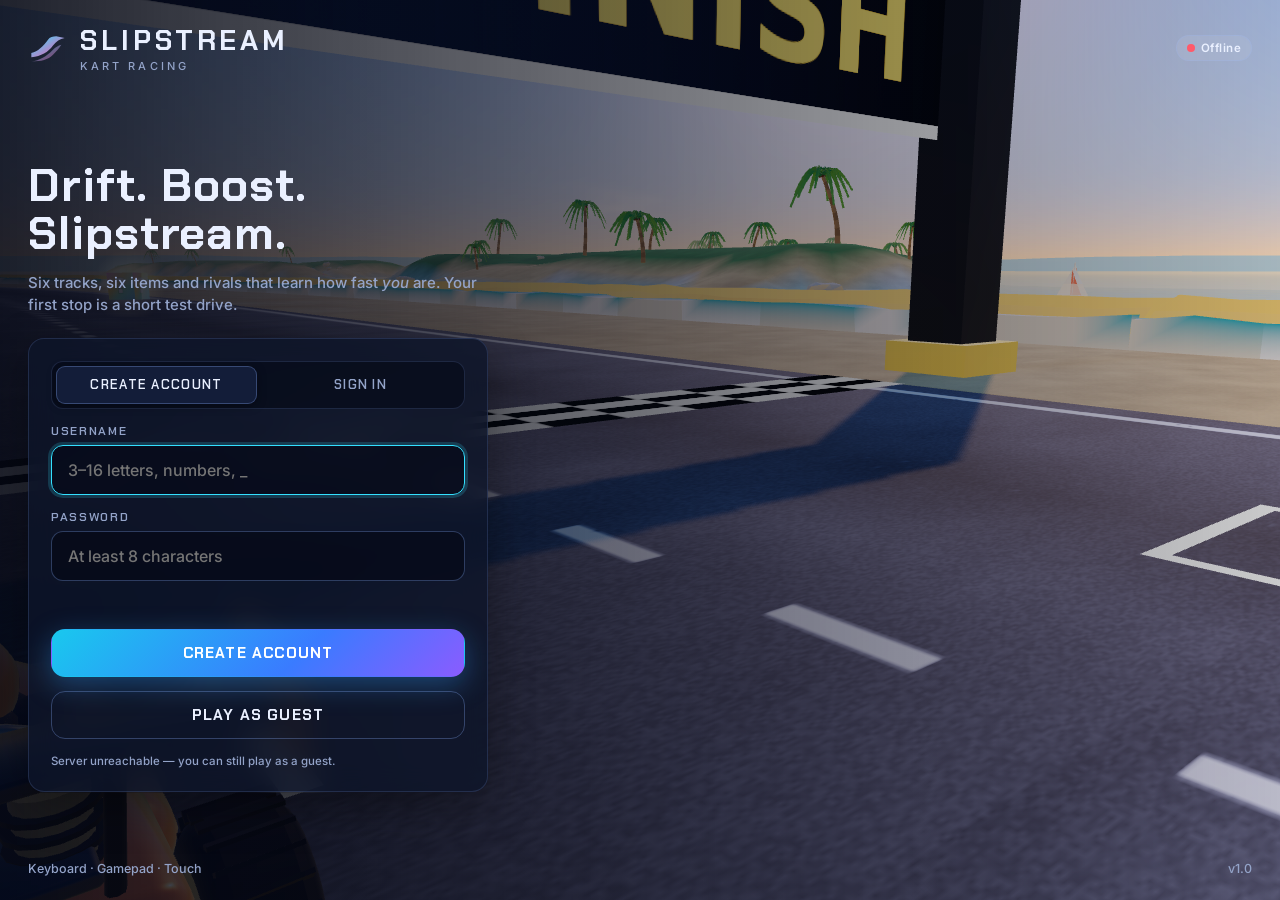
==== index.html @ e7d9a5aa "Move site to repo root so Cloudflare Pages serves index.html by default Co-Authored-By: Claude Sonne" ====
<!doctype html>
<html lang="en">
<head>
<meta charset="utf-8">
<meta name="viewport" content="width=device-width,initial-scale=1,viewport-fit=cover,user-scalable=no">
<meta name="theme-color" content="#0a0f1f">
<title>Slipstream — Kart Racing</title>
<meta name="description" content="Slipstream: a fast, drift-heavy kart racer with adaptive AI rivals, six tracks and a garage full of karts and small cars.">
<link rel="icon" href="data:image/svg+xml,%3Csvg xmlns='http://www.w3.org/2000/svg' viewBox='0 0 48 48'%3E%3Crect width='48' height='48' rx='12' fill='%230a0f1f'/%3E%3Cpath d='M6 31c8-2 13-8 18-15 2-3 6-4 10-4l8 2c-5 1-9 4-12 8-6 8-12 12-24 12z' fill='%2334e0ff'/%3E%3C/svg%3E">
<link rel="preconnect" href="https://fonts.googleapis.com"><link rel="preconnect" href="https://fonts.gstatic.com" crossorigin>
<link rel="stylesheet" href="https://fonts.googleapis.com/css2?family=Chakra+Petch:wght@500;600;700&family=Inter:wght@400;500;600;700&display=swap">
<link rel="stylesheet" href="/css/style.css">
<script type="importmap">{"imports":{"three":"/vendor/three.module.js"}}</script>
</head>
<body>
<canvas id="gl"></canvas>
<div id="hud" class="hud"></div>
<div id="coach" class="coach" hidden></div>
<div id="toast" class="toast"></div>
<div id="ui" class="ui"></div>
<div id="touch" class="touch" hidden>
  <div class="tc-steer" data-tc-zone>
    <button id="tc-left" data-tc aria-label="Steer left"><svg viewBox="0 0 48 48"><path d="M30 8 14 24l16 16" fill="none" stroke="currentColor" stroke-width="5" stroke-linecap="round" stroke-linejoin="round"/></svg></button>
    <button id="tc-right" data-tc aria-label="Steer right"><svg viewBox="0 0 48 48"><path d="M18 8l16 16-16 16" fill="none" stroke="currentColor" stroke-width="5" stroke-linecap="round" stroke-linejoin="round"/></svg></button>
  </div>
  <div class="tc-act">
    <button id="tc-item" data-tc>ITEM</button>
    <button id="tc-brake" data-tc>BRAKE</button>
    <button id="tc-drift" data-tc class="big">DRIFT</button>
  </div>
  <button id="tc-pause" class="tc-pause" aria-label="Pause"><svg viewBox="0 0 48 48"><path d="M15 8v32M33 8v32" stroke="currentColor" stroke-width="7" stroke-linecap="round"/></svg></button>
</div>
<div id="boot" class="boot"><div class="boot-in"><div class="boot-logo"></div><div class="boot-bar"><i></i></div></div></div>
<noscript><p style="color:#fff;padding:2rem">Slipstream needs JavaScript and WebGL.</p></noscript>
<script type="module" src="/js/main.js"></script>
</body>
</html>
---- css/style.css ----
:root{
  --bg:#070b17;--bg2:#0d1428;--panel:rgba(14,21,42,.78);--panel-s:rgba(22,32,62,.9);--line:rgba(140,175,255,.16);--line2:rgba(140,175,255,.3);
  --text:#eaf0ff;--dim:#93a3c8;--cyan:#34e0ff;--pink:#ff4fa8;--gold:#ffb02e;--green:#4cc38a;--red:#ff5a6a;
  --font:'Inter',system-ui,-apple-system,'Segoe UI',Roboto,sans-serif;--disp:'Chakra Petch','Inter',system-ui,sans-serif;
  --r:16px;--safe-b:env(safe-area-inset-bottom,0px);--safe-t:env(safe-area-inset-top,0px);
}
*{box-sizing:border-box;-webkit-tap-highlight-color:transparent}
html,body{margin:0;height:100%;background:var(--bg);color:var(--text);font:500 15px/1.45 var(--font);overflow:hidden;user-select:none;-webkit-user-select:none;touch-action:none}
canvas#gl{position:fixed;inset:0;width:100%;height:100%;display:block}
button{font:inherit;color:inherit;cursor:pointer;border:0;background:none}
kbd{font:600 .85em var(--disp);background:rgba(255,255,255,.14);border:1px solid rgba(255,255,255,.28);border-bottom-width:2px;border-radius:6px;padding:1px 7px;margin:0 1px}
svg{display:block}
.boot{position:fixed;inset:0;background:var(--bg);display:grid;place-items:center;z-index:100;transition:opacity .5s}
.boot.gone{opacity:0;pointer-events:none}
.boot-in{width:min(260px,70vw);text-align:center}.boot-logo{width:84px;margin:0 auto 18px}.boot-logo svg{width:84px;height:84px}
.boot-bar{height:4px;background:rgba(255,255,255,.1);border-radius:4px;overflow:hidden}.boot-bar i{display:block;height:100%;width:40%;background:linear-gradient(90deg,var(--cyan),var(--pink));animation:bar 1s infinite ease-in-out}
@keyframes bar{0%{transform:translateX(-100%)}100%{transform:translateX(260%)}}

/* ---------- UI shell ---------- */
.ui{position:fixed;inset:0;z-index:10;pointer-events:none}
.ui>*{pointer-events:auto}
.screen{position:absolute;inset:0;display:flex;flex-direction:column;padding:max(22px,var(--safe-t)) 28px calc(22px + var(--safe-b));animation:in .35s cubic-bezier(.2,.8,.2,1);overflow:auto;touch-action:pan-y}
@keyframes in{from{opacity:0;transform:translateY(14px)}to{opacity:1;transform:none}}
.shade{background:linear-gradient(90deg,rgba(5,8,20,.88) 0%,rgba(5,8,20,.55) 45%,rgba(5,8,20,.1) 100%)}
.shade-full{background:rgba(5,8,20,.72);backdrop-filter:blur(8px)}
.shade-bottom{background:linear-gradient(0deg,rgba(5,8,20,.85),rgba(5,8,20,0) 55%)}
.logo{display:flex;align-items:center;gap:12px;font:700 28px var(--disp);letter-spacing:.14em;text-transform:uppercase}
.logo svg{width:40px;height:40px}.logo small{display:block;font:500 11px var(--font);letter-spacing:.28em;color:var(--dim)}
h1,h2,h3{font-family:var(--disp);margin:0;letter-spacing:.02em}
h1{font-size:clamp(28px,4.4vw,46px);line-height:1.05}h2{font-size:clamp(22px,2.8vw,32px)}h3{font-size:17px}
.dim{color:var(--dim)}.small{font-size:13px}.tiny{font-size:11.5px}
.row{display:flex;gap:12px;align-items:center}.col{display:flex;flex-direction:column;gap:12px}.grow{flex:1}.wrap{flex-wrap:wrap}
.top{display:flex;align-items:center;gap:14px;margin-bottom:18px}
.back{width:44px;height:44px;border-radius:14px;background:var(--panel);border:1px solid var(--line);display:grid;place-items:center;transition:.15s}
.back svg{width:20px;height:20px}.back:hover{border-color:var(--cyan);transform:translateX(-2px)}

.panel{background:var(--panel);border:1px solid var(--line);border-radius:var(--r);backdrop-filter:blur(14px);-webkit-backdrop-filter:blur(14px);box-shadow:0 14px 44px rgba(0,0,0,.35)}
.pad{padding:20px}

.btn{display:inline-flex;align-items:center;justify-content:center;gap:10px;min-height:48px;padding:0 24px;border-radius:14px;font:700 15px var(--disp);letter-spacing:.08em;text-transform:uppercase;background:var(--panel-s);border:1px solid var(--line2);transition:transform .12s,box-shadow .12s,border-color .12s,background .12s}
.btn:hover,.btn:focus-visible{border-color:var(--cyan);outline:none;transform:translateY(-1px)}
.btn:active{transform:scale(.97)}
.btn.primary{background:linear-gradient(135deg,#19c8ee,#3a7bff 60%,#8a5cff);border-color:transparent;color:#04101f;color:#fff;box-shadow:0 8px 28px rgba(52,160,255,.35)}
.btn.primary:hover{box-shadow:0 10px 34px rgba(52,160,255,.55)}
.btn.ghost{background:transparent}.btn.wide{width:100%}.btn.sm{min-height:38px;padding:0 16px;font-size:13px}
.btn[disabled]{opacity:.45;pointer-events:none}
.btn svg{width:20px;height:20px}
.link{color:var(--cyan);text-decoration:underline;text-underline-offset:3px;cursor:pointer;font-weight:600}

/* forms */
.field{display:flex;flex-direction:column;gap:6px}
.field label{font:600 12px var(--disp);letter-spacing:.14em;text-transform:uppercase;color:var(--dim)}
.inp{height:50px;border-radius:12px;border:1px solid var(--line2);background:rgba(4,8,20,.6);color:var(--text);padding:0 16px;font:500 16px var(--font);outline:none;user-select:text;-webkit-user-select:text;width:100%}
.inp:focus{border-color:var(--cyan);box-shadow:0 0 0 3px rgba(52,224,255,.18)}
.err{color:var(--red);min-height:20px;font-size:13.5px}
.tabs{display:flex;background:rgba(4,8,20,.55);border-radius:12px;padding:4px;gap:4px;border:1px solid var(--line)}
.tabs button{flex:1;height:38px;border-radius:9px;font:600 13px var(--disp);letter-spacing:.1em;text-transform:uppercase;color:var(--dim);transition:.15s}
.tabs button.on{background:var(--panel-s);color:var(--text);box-shadow:0 2px 10px rgba(0,0,0,.35);border:1px solid var(--line2)}
.chip{display:inline-flex;align-items:center;gap:6px;height:26px;padding:0 10px;border-radius:99px;background:rgba(255,255,255,.08);border:1px solid var(--line);font:600 11.5px var(--font);letter-spacing:.04em}
.dot{width:8px;height:8px;border-radius:50%;background:var(--dim)}.dot.on{background:var(--green);box-shadow:0 0 8px var(--green)}.dot.off{background:var(--red)}

/* title */
.title-wrap{justify-content:space-between}
.title-main{margin:auto 0;max-width:460px}
.title-main h1{margin:20px 0 8px}
.auth{padding:22px;margin-top:22px;display:flex;flex-direction:column;gap:14px}
.title-foot{display:flex;justify-content:space-between;align-items:center;color:var(--dim);font-size:12.5px}

/* main menu */
.menu-wrap{flex-direction:row;gap:28px}
.menu-left{width:min(440px,46vw);display:flex;flex-direction:column;gap:14px;min-height:0}
.profile{display:flex;align-items:center;gap:14px;padding:14px 16px}
.avatar{width:50px;height:50px;border-radius:14px;display:grid;place-items:center;font:700 22px var(--disp);color:#04101f}
.rank-badge{margin-left:auto;text-align:right}
.rank-badge b{display:block;font:700 15px var(--disp);letter-spacing:.08em;text-transform:uppercase}
.ratebar{height:5px;border-radius:5px;background:rgba(255,255,255,.12);margin-top:6px;overflow:hidden;width:110px}.ratebar i{display:block;height:100%;border-radius:5px}
.menu-list{display:flex;flex-direction:column;gap:8px}
.mitem{display:flex;align-items:center;gap:16px;padding:0 18px;height:64px;border-radius:16px;background:var(--panel);border:1px solid var(--line);text-align:left;transition:.15s;position:relative;overflow:hidden}
.mitem svg{width:28px;height:28px;color:var(--cyan);flex:none}
.mitem b{font:700 17px var(--disp);letter-spacing:.1em;text-transform:uppercase;display:block}
.mitem span{font-size:12.5px;color:var(--dim)}
.mitem:hover,.mitem:focus-visible,.mitem.sel{border-color:var(--cyan);background:var(--panel-s);transform:translateX(6px);outline:none}
.mitem.hero{height:84px;background:linear-gradient(135deg,rgba(25,200,238,.28),rgba(138,92,255,.3));border-color:var(--line2)}
.mitem.hero b{font-size:22px}
.menu-grid{display:grid;grid-template-columns:1fr 1fr;gap:8px}
.menu-grid .mitem{height:58px;padding:0 14px;gap:12px}.menu-grid .mitem b{font-size:14px}.menu-grid .mitem svg{width:24px;height:24px}
.menu-foot{display:flex;gap:8px;margin-top:auto;flex-wrap:wrap}

/* selection grids */
.grid-tracks{display:grid;grid-template-columns:repeat(auto-fill,minmax(230px,1fr));gap:16px}
.tcard{border-radius:18px;overflow:hidden;background:var(--panel);border:1px solid var(--line);text-align:left;transition:.15s;display:block}
.tcard img{width:100%;aspect-ratio:16/9;object-fit:cover;display:block}
.tcard .tb{padding:12px 14px}.tcard b{font:700 17px var(--disp);letter-spacing:.04em;display:block}
.tcard:hover,.tcard:focus-visible,.tcard.sel{border-color:var(--cyan);transform:translateY(-3px);box-shadow:0 12px 32px rgba(52,224,255,.18);outline:none}
.stars{color:var(--gold);letter-spacing:2px;font-size:12px}.stars i{color:rgba(255,255,255,.18);font-style:normal}
.sect{font:700 12px var(--disp);letter-spacing:.2em;text-transform:uppercase;color:var(--dim);margin:6px 0 10px}
.opts{display:flex;gap:8px;flex-wrap:wrap}
.opt{min-height:42px;padding:6px 16px;border-radius:12px;background:var(--panel);border:1px solid var(--line);font:600 14px var(--disp);letter-spacing:.06em;transition:.15s;text-align:center}
.opt small{display:block;font:500 11px var(--font);color:var(--dim);letter-spacing:0}
.opt:hover{border-color:var(--line2)}.opt.on{border-color:var(--cyan);background:rgba(52,224,255,.14);box-shadow:inset 0 0 0 1px var(--cyan)}

/* garage */
.garage{flex-direction:row;gap:20px;padding-top:max(22px,var(--safe-t))}
.garage .side{width:min(380px,44vw);display:flex;flex-direction:column;gap:14px}
.vlist{display:grid;grid-template-columns:repeat(3,1fr);gap:8px}
.vbtn{padding:10px 6px;border-radius:14px;background:var(--panel);border:1px solid var(--line);text-align:center;transition:.15s;font:700 12px var(--disp);letter-spacing:.05em}
.vbtn small{display:block;color:var(--dim);font:500 10.5px var(--font);letter-spacing:.06em;text-transform:uppercase}
.vbtn.on{border-color:var(--cyan);background:rgba(52,224,255,.14)}
.stats{display:grid;gap:8px}.stat{display:grid;grid-template-columns:76px 1fr;align-items:center;font-size:12px;color:var(--dim);text-transform:uppercase;letter-spacing:.1em;font-weight:600}
.bar{height:7px;background:rgba(255,255,255,.1);border-radius:7px;overflow:hidden}.bar i{display:block;height:100%;background:linear-gradient(90deg,var(--cyan),#6aa0ff);border-radius:7px;transition:width .35s}
.swatches{display:grid;grid-template-columns:repeat(6,1fr);gap:8px}
.sw{aspect-ratio:1;border-radius:50%;border:3px solid transparent;box-shadow:inset 0 0 0 2px rgba(0,0,0,.35);transition:.15s}
.sw.on{border-color:#fff;transform:scale(1.1)}
.garage .stage{flex:1;position:relative;min-width:0}
.vname{position:absolute;left:0;bottom:0;right:0;pointer-events:none}
.vname h1{text-shadow:0 4px 24px rgba(0,0,0,.6)}

/* lists */
.lb{display:flex;flex-direction:column}.lb .r{display:grid;grid-template-columns:44px 1fr auto;padding:11px 16px;gap:8px;border-bottom:1px solid var(--line);align-items:center}
.lb .r:last-child{border:0}.lb .r.me{background:rgba(52,224,255,.1)}.lb .r b{font-family:var(--disp)}.lb .r .t{font:600 15px var(--disp);letter-spacing:.04em;font-variant-numeric:tabular-nums}
.empty{padding:32px;text-align:center;color:var(--dim)}

/* settings */
.srow{display:flex;align-items:center;justify-content:space-between;gap:16px;padding:14px 4px;border-bottom:1px solid var(--line)}.srow:last-child{border:0}
input[type=range]{-webkit-appearance:none;appearance:none;height:6px;border-radius:6px;background:rgba(255,255,255,.16);width:200px;outline:none}
input[type=range]::-webkit-slider-thumb{-webkit-appearance:none;width:22px;height:22px;border-radius:50%;background:#fff;border:3px solid var(--cyan);cursor:pointer}
input[type=range]::-moz-range-thumb{width:18px;height:18px;border-radius:50%;background:#fff;border:3px solid var(--cyan)}

/* how to play */
.help-grid{display:grid;grid-template-columns:repeat(auto-fill,minmax(250px,1fr));gap:14px}
.help-grid .panel{padding:16px}.help-grid h3{margin-bottom:6px;color:var(--cyan)}
.items{display:grid;grid-template-columns:repeat(auto-fill,minmax(200px,1fr));gap:10px}.items .it{display:flex;gap:12px;align-items:center;padding:10px 12px}.items svg{width:36px;height:36px;flex:none}

/* modal / pause */
.overlay{position:absolute;inset:0;display:grid;place-items:center;background:rgba(4,7,18,.66);backdrop-filter:blur(6px);padding:20px;animation:in .2s}
.modal{width:min(440px,100%);padding:26px;display:flex;flex-direction:column;gap:12px}
.modal.big{width:min(560px,100%)}

/* results */
.res-wrap{flex-direction:row;gap:24px;align-items:stretch}
.res-main{flex:1;max-width:620px;display:flex;flex-direction:column;gap:14px}
.res-head{display:flex;align-items:flex-end;gap:16px}
.res-place{font:700 clamp(64px,10vw,110px)/.85 var(--disp);background:linear-gradient(180deg,#fff,var(--cyan));-webkit-background-clip:text;background-clip:text;color:transparent}
.res-place sup{font-size:.35em;vertical-align:top;margin-left:2px}
.table .r{display:grid;grid-template-columns:36px 14px 1fr auto;gap:12px;align-items:center;padding:9px 16px;border-bottom:1px solid var(--line)}
.table .r:last-child{border:0}.table .r.me{background:rgba(52,224,255,.12)}.table .r .sw2{width:12px;height:12px;border-radius:50%}
.table .r .t{font:600 14px var(--disp);font-variant-numeric:tabular-nums;color:var(--dim)}
.delta{display:inline-flex;align-items:center;gap:6px;font:700 14px var(--disp);padding:4px 12px;border-radius:99px;background:rgba(255,255,255,.08)}
.delta.up{color:var(--green)}.delta.down{color:var(--red)}
.badge{display:inline-flex;gap:6px;align-items:center;height:28px;padding:0 12px;border-radius:99px;background:rgba(255,176,46,.16);color:var(--gold);font:700 12px var(--disp);letter-spacing:.08em;border:1px solid rgba(255,176,46,.4)}

/* class reveal */
.reveal{align-items:center;justify-content:center;text-align:center;gap:18px}
.reveal .cls{font:700 clamp(44px,9vw,92px) var(--disp);letter-spacing:.1em;text-transform:uppercase;animation:pop .7s cubic-bezier(.2,1.4,.3,1)}
@keyframes pop{from{opacity:0;transform:scale(.6)}to{opacity:1;transform:none}}
.ladder{display:flex;gap:6px;justify-content:center}.ladder i{width:46px;height:8px;border-radius:6px;background:rgba(255,255,255,.14)}
.cup-rows .r{grid-template-columns:36px 1fr auto auto}

/* ---------- HUD ---------- */
.hud{position:fixed;inset:0;z-index:5;pointer-events:none;opacity:0;transition:opacity .3s;font-family:var(--disp)}
.hud.on{opacity:1}
.hud>div{position:absolute}
.hud-top-left{left:22px;top:calc(18px + var(--safe-t))}
.pos{display:flex;align-items:flex-end;gap:2px;text-shadow:0 3px 14px rgba(0,0,0,.6)}
.pos-n{font-size:78px;line-height:.82;font-weight:700;font-style:italic}.pos-s{font-size:28px;font-weight:700;font-style:italic;margin-bottom:4px}.pos-of{font-size:20px;color:#ffffffaa;margin:0 0 6px 8px;font-weight:600}
.standings{margin-top:10px;display:flex;flex-direction:column;gap:2px}
.st{display:flex;align-items:center;gap:8px;font-size:13px;height:22px;padding:0 10px 0 8px;border-radius:6px;background:rgba(6,10,24,.5);width:150px}
.st b{width:14px;text-align:center;font-weight:700;color:#ffffffbb}.st i{width:9px;height:9px;border-radius:50%;flex:none}.st span{overflow:hidden;text-overflow:ellipsis;white-space:nowrap;font-weight:600}
.st.me{background:linear-gradient(90deg,rgba(52,224,255,.5),rgba(6,10,24,.55))}
.hud-top-right{right:22px;top:calc(18px + var(--safe-t));display:flex;flex-direction:column;align-items:flex-end;gap:8px}
.lapbox{display:flex;align-items:baseline;gap:8px;text-shadow:0 3px 14px rgba(0,0,0,.6)}.lap-l{font-size:13px;letter-spacing:.2em;color:#fffa}.lap-n b{font-size:38px}.lap-n i{font-style:normal;font-size:20px;color:#fffa}
.timebox{background:rgba(6,10,24,.55);border-radius:10px;padding:5px 12px;text-align:right}#h-time{font-size:24px;font-weight:700;font-variant-numeric:tabular-nums}.best{font-size:12px;color:var(--gold);min-height:15px;font-weight:600}
#h-mini{width:150px;height:150px;opacity:.95;filter:drop-shadow(0 4px 12px rgba(0,0,0,.5))}
.hud-item{left:50%;top:calc(16px + var(--safe-t));transform:translateX(-50%);text-align:center}
.item-ring{width:82px;height:82px;border-radius:24px;background:rgba(6,10,24,.55);border:2px solid rgba(255,255,255,.22);display:grid;place-items:center;position:relative;transition:.2s}
.hud-item.has .item-ring{border-color:var(--cyan);box-shadow:0 0 24px rgba(52,224,255,.4)}.hud-item.roll .item-ring{border-color:var(--gold);animation:wob .2s infinite}
@keyframes wob{50%{transform:scale(1.05) rotate(2deg)}}
.item-ic svg{width:52px;height:52px}.item-ct{position:absolute;right:6px;bottom:2px;font-weight:700;font-size:16px}.item-name{font-size:12px;letter-spacing:.14em;text-transform:uppercase;margin-top:4px;text-shadow:0 2px 8px #000}
.hud-center{left:0;right:0;top:26%;text-align:center}
.count{font-size:min(30vh,200px);font-weight:700;font-style:italic;line-height:1;opacity:0;text-shadow:0 8px 40px rgba(0,0,0,.6);color:#fff}
.count.show{opacity:1}.count.pop{animation:cpop .9s ease-out}@keyframes cpop{0%{transform:scale(1.8);opacity:0}25%{transform:scale(1);opacity:1}100%{transform:scale(.9);opacity:.2}}
.msg{font-size:clamp(26px,5vw,48px);font-weight:700;font-style:italic;opacity:0;transform:translateY(10px);transition:.25s;text-shadow:0 4px 24px rgba(0,0,0,.65);letter-spacing:.04em;min-height:1.2em}.msg.show{opacity:1;transform:none}
.msg.gold{color:var(--gold)}.msg.good{color:var(--green)}.msg.bad{color:var(--red)}
.wrong{display:inline-block;padding:6px 18px;border-radius:10px;background:rgba(255,60,80,.88);font-weight:700;letter-spacing:.2em;opacity:0;transition:.2s;margin-top:8px}.wrong.show{opacity:1;animation:wob .5s infinite}
.hud-speed{right:26px;bottom:calc(22px + var(--safe-b));text-align:right;min-width:210px}
.spd b{font-size:60px;font-weight:700;font-style:italic;font-variant-numeric:tabular-nums;text-shadow:0 4px 16px rgba(0,0,0,.6)}.spd span{font-size:15px;letter-spacing:.14em;margin-left:6px;color:#fffb}
.speed-bar{height:7px;border-radius:7px;background:rgba(255,255,255,.16);overflow:hidden;margin-top:4px}.speed-bar i{display:block;height:100%;transform-origin:left;background:linear-gradient(90deg,var(--cyan),#6aa0ff);transition:transform .08s}
.drift-meter{height:10px;width:220px;margin:0 0 8px auto;border-radius:8px;background:rgba(0,0,0,.5);overflow:hidden;opacity:0;transition:opacity .15s;border:1px solid rgba(255,255,255,.3)}.drift-meter.on{opacity:1}
.drift-meter i{display:block;height:100%;transform-origin:left;background:var(--c,#fff6);transition:background .1s}
.surface{font-size:13px;letter-spacing:.16em;font-weight:700;min-height:18px;margin-top:4px}.surface.ice{color:#9fe8ff}.surface.sand{color:#ffd58a}.surface.wet{color:#8ab4ff}.surface.off{color:var(--red)}
.speedlines{inset:0;opacity:0;background:radial-gradient(ellipse at center,transparent 55%,rgba(255,255,255,.28) 100%);mix-blend-mode:screen}
.vignette{inset:0;box-shadow:inset 0 0 160px rgba(0,0,0,.45);transition:.2s}.vignette.boost{box-shadow:inset 0 0 180px rgba(255,140,40,.5)}

/* coach (tutorial card) */
.coach{position:fixed;left:50%;bottom:calc(26px + var(--safe-b));transform:translateX(-50%);z-index:8;width:min(560px,calc(100vw - 32px));padding:16px 18px;border-radius:18px;background:rgba(8,13,30,.88);border:1px solid var(--line2);backdrop-filter:blur(14px);box-shadow:0 14px 40px rgba(0,0,0,.5);animation:in .35s}
.coach[hidden]{display:none}
.coach .ch{display:flex;align-items:center;gap:10px;margin-bottom:6px}.coach .step{font:700 11px var(--disp);letter-spacing:.2em;color:var(--cyan)}.coach h3{font-size:19px}
.coach p{margin:0;color:#cfe0ff}.coach .hint{color:var(--gold);font-size:13px;margin-top:6px;min-height:0}
.coach .pbar{height:4px;border-radius:4px;background:rgba(255,255,255,.12);margin-top:10px;overflow:hidden}.coach .pbar i{display:block;height:100%;width:0;background:linear-gradient(90deg,var(--cyan),var(--pink));transition:width .15s}
.coach .skip{margin-left:auto;font-size:12px;color:var(--dim);text-decoration:underline}
.toast{position:fixed;left:50%;top:22%;transform:translate(-50%,-10px);z-index:9;font:700 clamp(26px,5vw,44px) var(--disp);font-style:italic;color:#fff;text-shadow:0 4px 26px rgba(0,0,0,.7);opacity:0;pointer-events:none;transition:.25s;white-space:nowrap}
.toast.show{opacity:1;transform:translate(-50%,0)}

/* touch */
.touch{position:fixed;inset:0;z-index:7;pointer-events:none}.touch[hidden]{display:none}
.touch button{pointer-events:auto;touch-action:none;background:rgba(255,255,255,.14);border:2px solid rgba(255,255,255,.35);color:#fff;border-radius:50%;font:700 12px var(--disp);letter-spacing:.1em;backdrop-filter:blur(6px);transition:transform .06s,background .06s}
.touch button.down{background:rgba(52,224,255,.5);transform:scale(.93)}
.tc-steer{position:absolute;left:18px;bottom:calc(20px + var(--safe-b));display:flex;gap:14px;pointer-events:auto}
.tc-steer button{width:96px;height:96px;border-radius:26px}.tc-steer svg{width:44px;height:44px;margin:auto}
.tc-act{position:absolute;right:18px;bottom:calc(20px + var(--safe-b));width:210px;height:190px}
.tc-act #tc-drift{position:absolute;right:0;bottom:0;width:112px;height:112px}
.tc-act #tc-brake{position:absolute;left:0;bottom:0;width:78px;height:78px}
.tc-act #tc-item{position:absolute;right:62px;bottom:116px;width:78px;height:78px}
.tc-pause{position:absolute;left:50%;top:calc(10px + var(--safe-t));transform:translateX(-50%);width:44px;height:44px;margin-left:130px}
.tc-pause svg{width:20px;height:20px;margin:auto}
body.touchmode .hud-speed{bottom:calc(214px + var(--safe-b));right:20px;transform-origin:right bottom;transform:scale(.7)}
body.touchmode .coach{bottom:auto;top:calc(8px + var(--safe-t))}
body.touchmode .hud-item{left:auto;right:22px;transform:none;top:calc(190px + var(--safe-t))}

/* responsive */
@media (max-width:900px){
  .menu-wrap,.garage,.res-wrap{flex-direction:column}
  .menu-left,.garage .side{width:100%}
  .shade{background:linear-gradient(0deg,rgba(5,8,20,.88),rgba(5,8,20,.35))}
  .garage .stage{min-height:34vh;flex:none;height:34vh;order:-1}
  .vname{display:none}
}
@media (max-height:520px){
  .screen{padding:12px 16px}.mitem{height:50px}.mitem.hero{height:60px}.pos-n{font-size:52px}.standings{display:none}#h-mini{width:104px;height:104px}.spd b{font-size:40px}.item-ring{width:60px;height:60px}.item-ic svg{width:38px;height:38px}
  .hud-top-left{left:12px;top:8px}.hud-top-right{right:12px;top:8px}
  .menu-left{width:min(420px,50vw);gap:8px}.profile{padding:8px 12px}
}
@media (prefers-reduced-motion:reduce){*{animation:none!important;transition:none!important}}
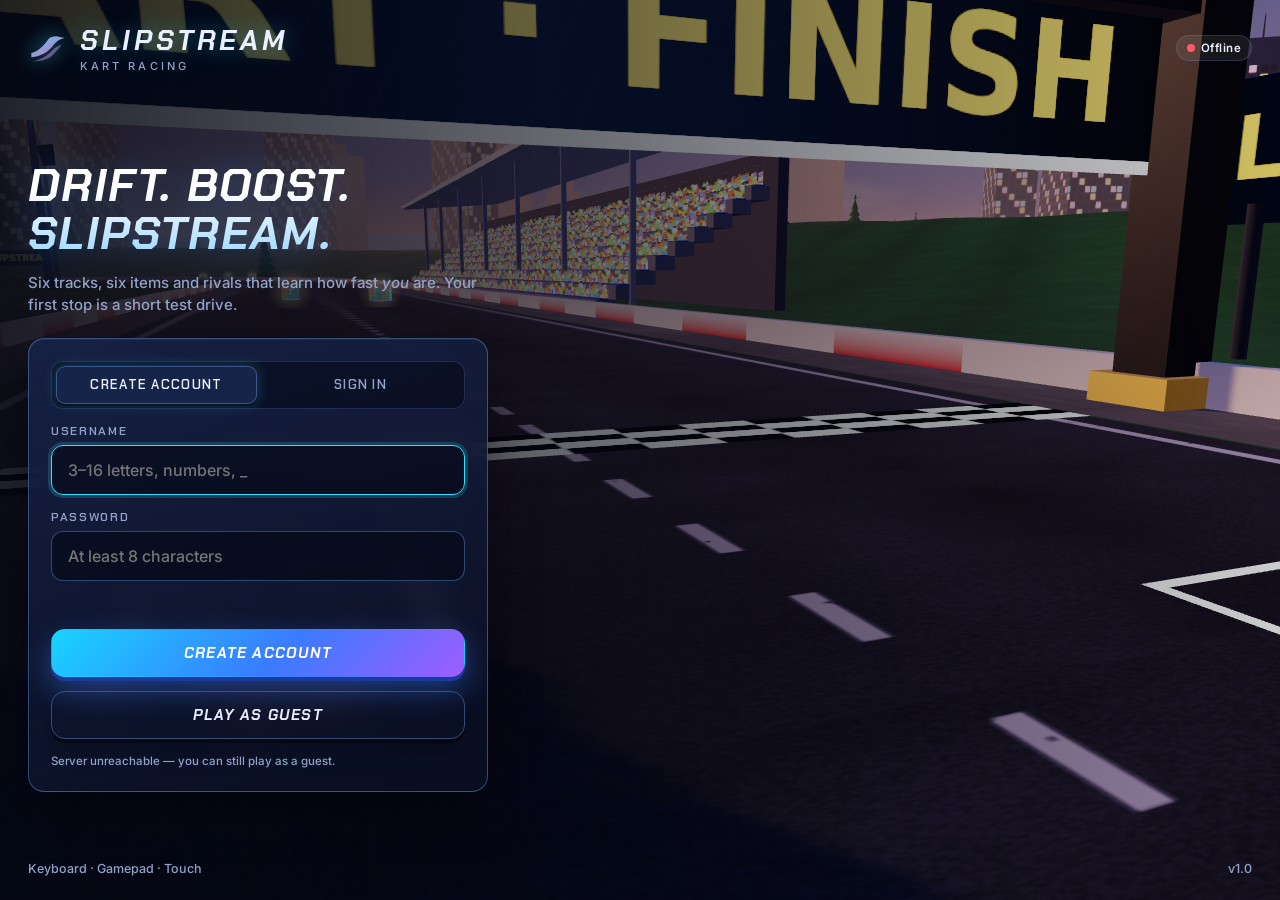
==== commit 8bb42055: "Realistic tyre physics, steering wheel + pedals, remodelled car lights, arcade UI and track maps - S" ====
--- a/index.html
+++ b/index.html
@@ -19,14 +19,22 @@
 <div id="toast" class="toast"></div>
 <div id="ui" class="ui"></div>
 <div id="touch" class="touch" hidden>
-  <div class="tc-steer" data-tc-zone>
-    <button id="tc-left" data-tc aria-label="Steer left"><svg viewBox="0 0 48 48"><path d="M30 8 14 24l16 16" fill="none" stroke="currentColor" stroke-width="5" stroke-linecap="round" stroke-linejoin="round"/></svg></button>
-    <button id="tc-right" data-tc aria-label="Steer right"><svg viewBox="0 0 48 48"><path d="M18 8l16 16-16 16" fill="none" stroke="currentColor" stroke-width="5" stroke-linecap="round" stroke-linejoin="round"/></svg></button>
+  <div class="tc-left">
+    <div id="tc-wheel" class="wheel" aria-label="Steering wheel">
+      <svg viewBox="0 0 200 200"><defs><linearGradient id="wg" x1="0" y1="0" x2="0" y2="1"><stop offset="0" stop-color="#3a4668"/><stop offset="1" stop-color="#171d33"/></linearGradient></defs>
+        <circle cx="100" cy="100" r="88" fill="none" stroke="url(#wg)" stroke-width="20"/><circle cx="100" cy="100" r="88" fill="none" stroke="rgba(255,255,255,.25)" stroke-width="2" stroke-dasharray="3 7"/>
+        <path d="M100 12v26" stroke="#ff4fa8" stroke-width="7" stroke-linecap="round"/>
+        <path d="M18 108c26 4 46 10 82 10s56-6 82-10" fill="none" stroke="url(#wg)" stroke-width="16" stroke-linecap="round"/><path d="M100 118v70" stroke="url(#wg)" stroke-width="16" stroke-linecap="round"/>
+        <circle cx="100" cy="108" r="22" fill="#10152a" stroke="#34e0ff" stroke-width="3"/><path d="M90 112c4-2 7-6 10-11 1-2 3-2 5-2l6 1c-3 1-5 2-7 5-3 5-7 7-14 7z" fill="#34e0ff"/></svg>
+    </div>
+    <div class="tc-steer">
+      <button id="tc-left" data-tc aria-label="Steer left"><svg viewBox="0 0 48 48"><path d="M30 8 14 24l16 16" fill="none" stroke="currentColor" stroke-width="5" stroke-linecap="round" stroke-linejoin="round"/></svg></button>
+      <button id="tc-right" data-tc aria-label="Steer right"><svg viewBox="0 0 48 48"><path d="M18 8l16 16-16 16" fill="none" stroke="currentColor" stroke-width="5" stroke-linecap="round" stroke-linejoin="round"/></svg></button>
+    </div>
   </div>
-  <div class="tc-act">
-    <button id="tc-item" data-tc>ITEM</button>
-    <button id="tc-brake" data-tc>BRAKE</button>
-    <button id="tc-drift" data-tc class="big">DRIFT</button>
+  <div class="tc-right">
+    <div class="tc-btns"><button id="tc-item" data-tc>ITEM</button><button id="tc-drift" data-tc class="big">DRIFT</button></div>
+    <div class="tc-pedals"><button id="tc-brake" data-tc class="pedal brake"><i></i><span>BRAKE</span></button><button id="tc-gas" data-tc class="pedal gas"><i></i><span>GAS</span></button></div>
   </div>
   <button id="tc-pause" class="tc-pause" aria-label="Pause"><svg viewBox="0 0 48 48"><path d="M15 8v32M33 8v32" stroke="currentColor" stroke-width="7" stroke-linecap="round"/></svg></button>
 </div>
--- a/css/style.css
+++ b/css/style.css
@@ -201,21 +201,30 @@
 .toast{position:fixed;left:50%;top:22%;transform:translate(-50%,-10px);z-index:9;font:700 clamp(26px,5vw,44px) var(--disp);font-style:italic;color:#fff;text-shadow:0 4px 26px rgba(0,0,0,.7);opacity:0;pointer-events:none;transition:.25s;white-space:nowrap}
 .toast.show{opacity:1;transform:translate(-50%,0)}
 
-/* touch */
+/* on-screen controls: wheel, buttons, pedals */
 .touch{position:fixed;inset:0;z-index:7;pointer-events:none}.touch[hidden]{display:none}
-.touch button{pointer-events:auto;touch-action:none;background:rgba(255,255,255,.14);border:2px solid rgba(255,255,255,.35);color:#fff;border-radius:50%;font:700 12px var(--disp);letter-spacing:.1em;backdrop-filter:blur(6px);transition:transform .06s,background .06s}
-.touch button.down{background:rgba(52,224,255,.5);transform:scale(.93)}
-.tc-steer{position:absolute;left:18px;bottom:calc(20px + var(--safe-b));display:flex;gap:14px;pointer-events:auto}
-.tc-steer button{width:96px;height:96px;border-radius:26px}.tc-steer svg{width:44px;height:44px;margin:auto}
-.tc-act{position:absolute;right:18px;bottom:calc(20px + var(--safe-b));width:210px;height:190px}
-.tc-act #tc-drift{position:absolute;right:0;bottom:0;width:112px;height:112px}
-.tc-act #tc-brake{position:absolute;left:0;bottom:0;width:78px;height:78px}
-.tc-act #tc-item{position:absolute;right:62px;bottom:116px;width:78px;height:78px}
-.tc-pause{position:absolute;left:50%;top:calc(10px + var(--safe-t));transform:translateX(-50%);width:44px;height:44px;margin-left:130px}
+.touch button,.touch .wheel{pointer-events:auto;touch-action:none;-webkit-touch-callout:none}
+.touch button{background:rgba(14,21,42,.55);border:2px solid rgba(255,255,255,.3);color:#fff;border-radius:22px;font:700 13px var(--disp);letter-spacing:.12em;backdrop-filter:blur(6px);transition:transform .06s,background .06s,border-color .06s}
+.touch button.down{background:rgba(52,224,255,.45);border-color:var(--cyan);transform:scale(.94)}
+.tc-left{position:absolute;left:18px;bottom:calc(18px + var(--safe-b))}
+.wheel{width:min(230px,34vh);aspect-ratio:1;display:none;filter:drop-shadow(0 8px 18px rgba(0,0,0,.55));cursor:grab;will-change:transform}
+.wheel svg{width:100%;height:100%;pointer-events:none}
+.tc-steer{display:none;gap:14px}.tc-steer button{width:96px;height:96px}.tc-steer svg{width:44px;height:44px;margin:auto}
+.touch[data-scheme=wheel] .wheel{display:block}.touch[data-scheme=buttons] .tc-steer{display:flex}
+.tc-right{position:absolute;right:18px;bottom:calc(18px + var(--safe-b));display:flex;flex-direction:column;align-items:flex-end;gap:14px}
+.tc-btns{display:flex;gap:12px;align-items:flex-end}.tc-btns button{width:78px;height:78px;border-radius:50%}.tc-btns .big{width:104px;height:104px;background:rgba(255,79,168,.3)}
+.tc-pedals{display:flex;gap:12px;align-items:flex-end}
+.pedal{position:relative;overflow:hidden;display:flex;align-items:flex-end;justify-content:center;padding-bottom:10px}
+.pedal i{position:absolute;left:0;right:0;bottom:0;height:calc(var(--p,0)*100%);background:linear-gradient(0deg,rgba(255,255,255,.4),rgba(255,255,255,.05));pointer-events:none}
+.pedal span{position:relative}
+.pedal.gas{width:92px;height:150px;border-radius:18px 18px 26px 26px}.pedal.gas i{background:linear-gradient(0deg,#19c8ee,#3a7bff)}
+.pedal.brake{width:112px;height:92px;border-radius:18px 18px 26px 26px}.pedal.brake i{background:linear-gradient(0deg,#ff4f6a,#ff9a3a)}
+.pedal::before{content:"";position:absolute;inset:10px 12px 34px;background:repeating-linear-gradient(0deg,rgba(255,255,255,.18) 0 3px,transparent 3px 9px);border-radius:8px;pointer-events:none}
+.tc-pause{position:absolute;left:50%;top:calc(10px + var(--safe-t));transform:translateX(-50%);width:44px;height:44px;margin-left:130px;border-radius:50%!important}
 .tc-pause svg{width:20px;height:20px;margin:auto}
-body.touchmode .hud-speed{bottom:calc(214px + var(--safe-b));right:20px;transform-origin:right bottom;transform:scale(.7)}
+body.touchmode .hud-speed{left:50%;right:auto;bottom:calc(12px + var(--safe-b));transform:translateX(-50%) scale(.78);transform-origin:center bottom;text-align:center;min-width:200px}
+body.touchmode .drift-meter{margin:0 auto 8px}
 body.touchmode .coach{bottom:auto;top:calc(8px + var(--safe-t))}
-body.touchmode .hud-item{left:auto;right:22px;transform:none;top:calc(190px + var(--safe-t))}
 
 /* responsive */
 @media (max-width:900px){
@@ -231,3 +240,73 @@
   .menu-left{width:min(420px,50vw);gap:8px}.profile{padding:8px 12px}
 }
 @media (prefers-reduced-motion:reduce){*{animation:none!important;transition:none!important}}
+
+/* =====================================================================
+   ARCADE THEME — bolder, game-like layer on top of the base styles
+   ===================================================================== */
+:root{--bg:#060914;--panel:rgba(12,18,40,.8);--panel-s:rgba(26,38,78,.92);--line:rgba(120,160,255,.2);--line2:rgba(120,170,255,.38)}
+body{background:radial-gradient(1200px 700px at 80% -10%,#1b2a66 0,transparent 60%),var(--bg)}
+.ui::before{content:"";position:absolute;inset:0;pointer-events:none;background:repeating-linear-gradient(115deg,transparent 0 46px,rgba(52,224,255,.035) 46px 48px);mask-image:linear-gradient(90deg,#000,transparent 70%);-webkit-mask-image:linear-gradient(90deg,#000,transparent 70%);z-index:0}
+.screen{z-index:1}
+h1,h2{font-style:italic;text-transform:uppercase;letter-spacing:.03em;font-weight:700}
+h1{background:linear-gradient(180deg,#fff 30%,#9fd8ff);-webkit-background-clip:text;background-clip:text;color:transparent;filter:drop-shadow(0 4px 18px rgba(52,160,255,.35))}
+.logo{font-style:italic;text-shadow:0 0 24px rgba(52,224,255,.45)}
+.logo svg{filter:drop-shadow(0 0 10px rgba(52,224,255,.6))}
+.panel{background:linear-gradient(160deg,rgba(24,36,76,.82),rgba(10,15,34,.86));border:1px solid var(--line2);box-shadow:0 18px 50px rgba(0,0,0,.45),inset 0 1px 0 rgba(255,255,255,.07)}
+
+/* chunky arcade buttons */
+.btn{border-radius:14px;font-style:italic;box-shadow:0 4px 0 rgba(0,0,0,.45),0 10px 24px rgba(0,0,0,.25);transition:transform .1s,box-shadow .1s,filter .1s}
+.btn:hover,.btn:focus-visible{filter:brightness(1.12);transform:translateY(-2px);box-shadow:0 6px 0 rgba(0,0,0,.45),0 14px 28px rgba(0,0,0,.3)}
+.btn:active{transform:translateY(3px);box-shadow:0 1px 0 rgba(0,0,0,.45)}
+.btn.primary{background:linear-gradient(135deg,#19d4ff,#3a7bff 55%,#a05cff);box-shadow:0 4px 0 #1b3b9a,0 12px 30px rgba(58,123,255,.45);position:relative;overflow:hidden}
+.btn.primary::after{content:"";position:absolute;top:0;bottom:0;left:-60%;width:40%;background:linear-gradient(100deg,transparent,rgba(255,255,255,.35),transparent);transform:skewX(-20deg);animation:shine 3.2s infinite}
+@keyframes shine{0%,55%{left:-60%}100%{left:140%}}
+.btn.primary:hover{box-shadow:0 6px 0 #1b3b9a,0 16px 36px rgba(58,123,255,.6)}
+.btn.primary:active{box-shadow:0 1px 0 #1b3b9a}
+.opt{border-radius:12px;box-shadow:0 3px 0 rgba(0,0,0,.35)}.opt.on{background:linear-gradient(135deg,rgba(52,224,255,.28),rgba(138,92,255,.28));box-shadow:0 3px 0 rgba(0,0,0,.35),0 0 18px rgba(52,224,255,.3),inset 0 0 0 1px var(--cyan)}
+.tabs button.on{box-shadow:0 2px 0 rgba(0,0,0,.4),0 0 14px rgba(52,224,255,.25)}
+
+/* menu */
+.mitem{border-radius:18px;border-left:5px solid transparent;background:linear-gradient(100deg,rgba(24,36,76,.85),rgba(12,18,40,.75));box-shadow:0 4px 0 rgba(0,0,0,.35)}
+.mitem svg{width:34px;height:34px;padding:6px;border-radius:11px;background:rgba(52,224,255,.12)}
+.menu-grid .mitem svg{width:30px;height:30px}
+.mitem:hover,.mitem:focus-visible,.mitem.sel{border-left-color:var(--cyan);transform:translateX(8px) skewX(-2deg);box-shadow:0 4px 0 rgba(0,0,0,.35),-6px 0 28px rgba(52,224,255,.28)}
+.mitem.hero{background:linear-gradient(110deg,#1aa7e8,#3a63e8 50%,#8a4fe0);border-color:rgba(255,255,255,.3);border-left-width:1px;box-shadow:0 5px 0 #1b2f86,0 16px 40px rgba(58,99,232,.5);overflow:hidden}
+.mitem.hero::after{content:"";position:absolute;top:0;bottom:0;left:-40%;width:30%;background:linear-gradient(100deg,transparent,rgba(255,255,255,.3),transparent);transform:skewX(-20deg);animation:shine 3.6s infinite}
+.mitem.hero svg{background:rgba(255,255,255,.2);color:#fff}.mitem.hero span{color:#d5e6ff}
+.profile{border-radius:18px}.avatar{box-shadow:0 0 0 3px rgba(255,255,255,.25),0 6px 16px rgba(0,0,0,.4);transform:rotate(-4deg)}
+.menu-left .logo{margin-bottom:2px}
+
+/* track select + detail */
+.setup-cols{display:grid;grid-template-columns:minmax(0,1.25fr) minmax(320px,.95fr);gap:20px;align-items:start}
+.grid-tracks.compact{grid-template-columns:repeat(auto-fill,minmax(190px,1fr));gap:12px}
+.tcard{--acc:var(--cyan);border-radius:16px;box-shadow:0 5px 0 rgba(0,0,0,.35);position:relative}
+.tcard::after{content:"";position:absolute;left:0;right:0;top:0;height:4px;background:var(--acc);opacity:.9}
+.tcard.sel{border-color:var(--acc);box-shadow:0 5px 0 rgba(0,0,0,.35),0 0 0 2px var(--acc),0 14px 34px color-mix(in srgb,var(--acc) 35%,transparent);transform:translateY(-4px)}
+.tcard:hover{border-color:var(--acc)}
+.compact .tcard b{font-size:14px}
+.detail{padding:16px;position:sticky;top:0}
+.d-banner{position:relative;border-radius:14px;overflow:hidden}.d-banner img{width:100%;aspect-ratio:21/9;object-fit:cover;display:block}
+.d-banner::after{content:"";position:absolute;inset:0;background:linear-gradient(0deg,rgba(6,9,20,.92),transparent 65%)}
+.d-title{position:absolute;left:14px;bottom:10px;z-index:1}.d-title h2{font-size:26px}
+.d-stats{display:grid;grid-template-columns:repeat(4,1fr);gap:8px}.d-stats>div{background:rgba(255,255,255,.05);border:1px solid var(--line);border-radius:12px;padding:8px 6px;text-align:center}
+.d-stats b{display:block;font:700 17px var(--disp);font-style:italic}.d-stats small{font-size:11px;color:var(--dim)}.d-stats span{font-size:10px;letter-spacing:.1em;text-transform:uppercase;color:var(--dim)}
+.d-map{width:100%;border-radius:14px;border:1px solid var(--line2);display:block;margin-top:6px;box-shadow:inset 0 0 40px rgba(0,0,0,.4)}
+.legend{display:flex;gap:14px;flex-wrap:wrap;margin-top:8px;font-size:11.5px;color:var(--dim)}.legend span{display:flex;align-items:center;gap:6px}.legend i{width:11px;height:11px;border-radius:3px;display:inline-block}
+.legend i.n{width:16px;height:16px;border-radius:50%;background:#0b1020;border:1.5px solid var(--cyan);color:#fff;font:700 9px/13px var(--font);text-align:center;font-style:normal}
+.pause-map{width:100%;border-radius:12px;border:1px solid var(--line2);display:block}
+
+/* results */
+.res-place{font-style:italic;animation:slam .6s cubic-bezier(.2,1.5,.3,1);filter:drop-shadow(0 8px 30px rgba(52,224,255,.5))}
+@keyframes slam{from{opacity:0;transform:scale(2.2) rotate(-6deg)}to{opacity:1;transform:none}}
+.table .r{animation:in .4s both}.table .r:nth-child(2){animation-delay:.05s}.table .r:nth-child(3){animation-delay:.1s}.table .r:nth-child(4){animation-delay:.15s}.table .r:nth-child(5){animation-delay:.2s}.table .r:nth-child(6){animation-delay:.25s}.table .r:nth-child(7){animation-delay:.3s}.table .r:nth-child(8){animation-delay:.35s}
+.table .r:nth-child(1) b{color:var(--gold)}.table .r:nth-child(2) b{color:#d5dbe8}.table .r:nth-child(3) b{color:#e0975a}
+.badge{animation:wob 1.2s 2}
+
+/* hud polish */
+.pos-n{-webkit-text-stroke:2px rgba(0,0,0,.35);background:linear-gradient(180deg,#fff,#a9e4ff);-webkit-background-clip:text;background-clip:text;color:transparent;filter:drop-shadow(0 4px 12px rgba(0,0,0,.6))}
+.hud-speed .spd b{-webkit-text-stroke:1px rgba(0,0,0,.3)}
+.item-ring{border-radius:26px;background:linear-gradient(160deg,rgba(26,38,78,.8),rgba(8,12,28,.8));box-shadow:0 6px 18px rgba(0,0,0,.4)}
+.timebox,.st{backdrop-filter:blur(4px)}
+@media (max-width:900px){.setup-cols{grid-template-columns:1fr}.detail{position:static}.d-stats{grid-template-columns:repeat(2,1fr)}}
+.setup-left #opts{margin:18px 0 0!important;gap:18px!important}
